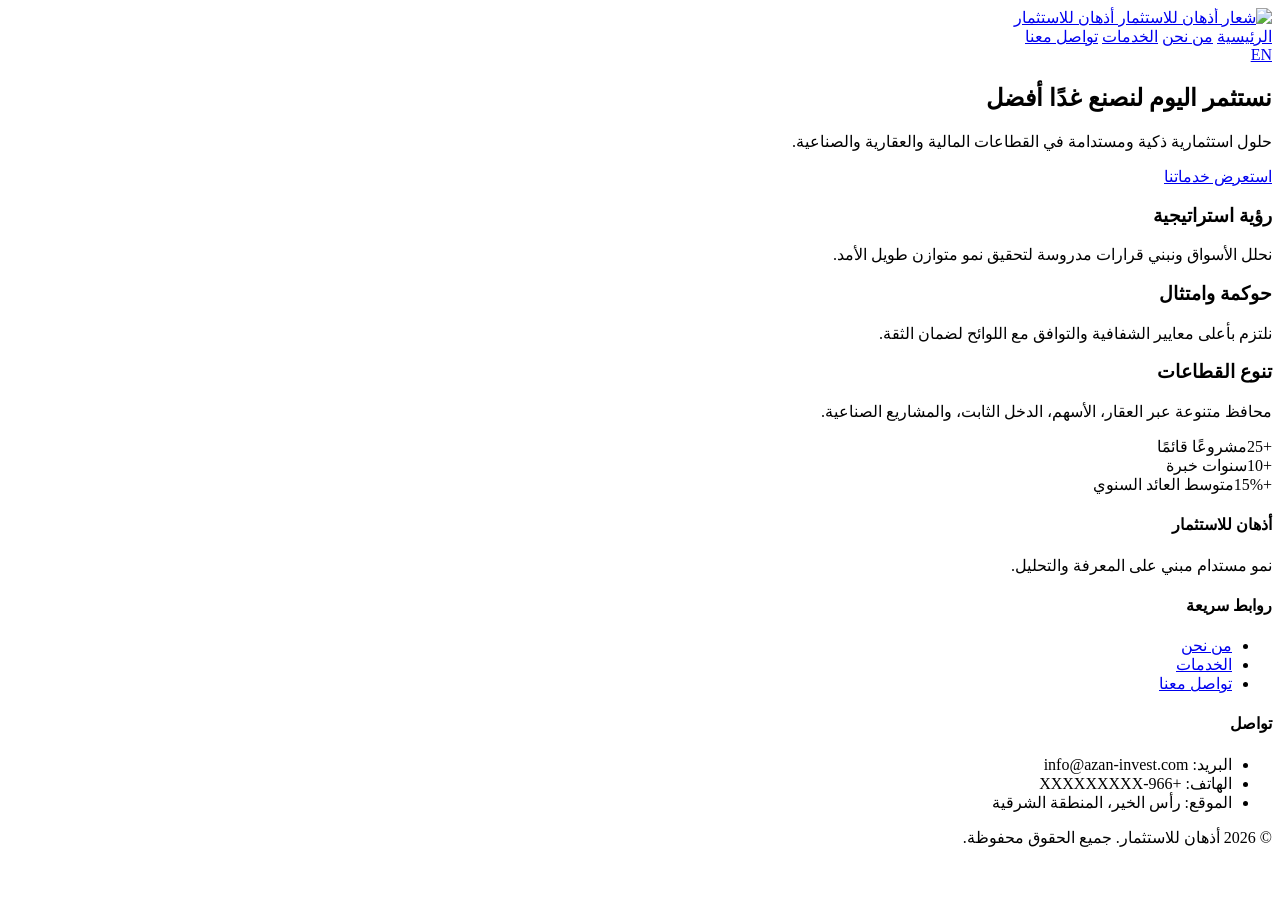
==== index.html @ 5b80f94d "Add files via upload" ====
<!DOCTYPE html>
<html lang="ar" dir="rtl">
<head>
  <meta charset="utf-8" />
  <meta name="viewport" content="width=device-width, initial-scale=1" />
  <title>أذهان للاستثمار | الصفحة الرئيسية</title>
  <meta name="description" content="أذهان للاستثمار - حلول استثمارية مبتكرة ومستدامة." />
  <link href="https://fonts.googleapis.com/css2?family=Cairo:wght@400;600;700&display=swap" rel="stylesheet">
  <link rel="stylesheet" href="assets/css/styles.css" />
</head>
<body>
  <header class="site-header">
    <div class="container header-content">
      <a class="brand" href="index.html">
        <img src="assets/img/logo.png" alt="شعار أذهان للاستثمار" />
        <span>أذهان للاستثمار</span>
      </a>
      <nav class="nav">
        <a href="index.html" class="active">الرئيسية</a>
        <a href="about.html">من نحن</a>
        <a href="services.html">الخدمات</a>
        <a href="contact.html">تواصل معنا</a>
      </nav>
      <a class="btn lang-switch" href="en/index.html" aria-label="English">EN</a>
    </div>
  </header>
  <section class="hero">
    <div class="container hero-content">
      <h1>نستثمر اليوم لنصنع غدًا أفضل</h1>
      <p>حلول استثمارية ذكية ومستدامة في القطاعات المالية والعقارية والصناعية.</p>
      <a class="btn btn-primary" href="services.html">استعرض خدماتنا</a>
    </div>
  </section>
  <section class="features container">
    <div class="feature-card"><h3>رؤية استراتيجية</h3><p>نحلل الأسواق ونبني قرارات مدروسة لتحقيق نمو متوازن طويل الأمد.</p></div>
    <div class="feature-card"><h3>حوكمة وامتثال</h3><p>نلتزم بأعلى معايير الشفافية والتوافق مع اللوائح لضمان الثقة.</p></div>
    <div class="feature-card"><h3>تنوع القطاعات</h3><p>محافظ متنوعة عبر العقار، الأسهم، الدخل الثابت، والمشاريع الصناعية.</p></div>
  </section>
  <section class="stats">
    <div class="container stats-grid">
      <div class="stat"><span class="number">+25</span><span class="label">مشروعًا قائمًا</span></div>
      <div class="stat"><span class="number">+10</span><span class="label">سنوات خبرة</span></div>
      <div class="stat"><span class="number">+15%</span><span class="label">متوسط العائد السنوي</span></div>
    </div>
  </section>
  <footer class="site-footer">
    <div class="container footer-grid">
      <div><h4>أذهان للاستثمار</h4><p>نمو مستدام مبني على المعرفة والتحليل.</p></div>
      <div><h4>روابط سريعة</h4><ul><li><a href="about.html">من نحن</a></li><li><a href="services.html">الخدمات</a></li><li><a href="contact.html">تواصل معنا</a></li></ul></div>
      <div><h4>تواصل</h4><ul><li>البريد: info@azan-invest.com</li><li>الهاتف: +966-XXXXXXXXX</li><li>الموقع: رأس الخير، المنطقة الشرقية</li></ul></div>
    </div>
    <div class="copy">© <span id="year"></span> أذهان للاستثمار. جميع الحقوق محفوظة.</div>
  </footer>
  <script>document.getElementById('year').textContent=new Date().getFullYear();</script>
</body>
</html>
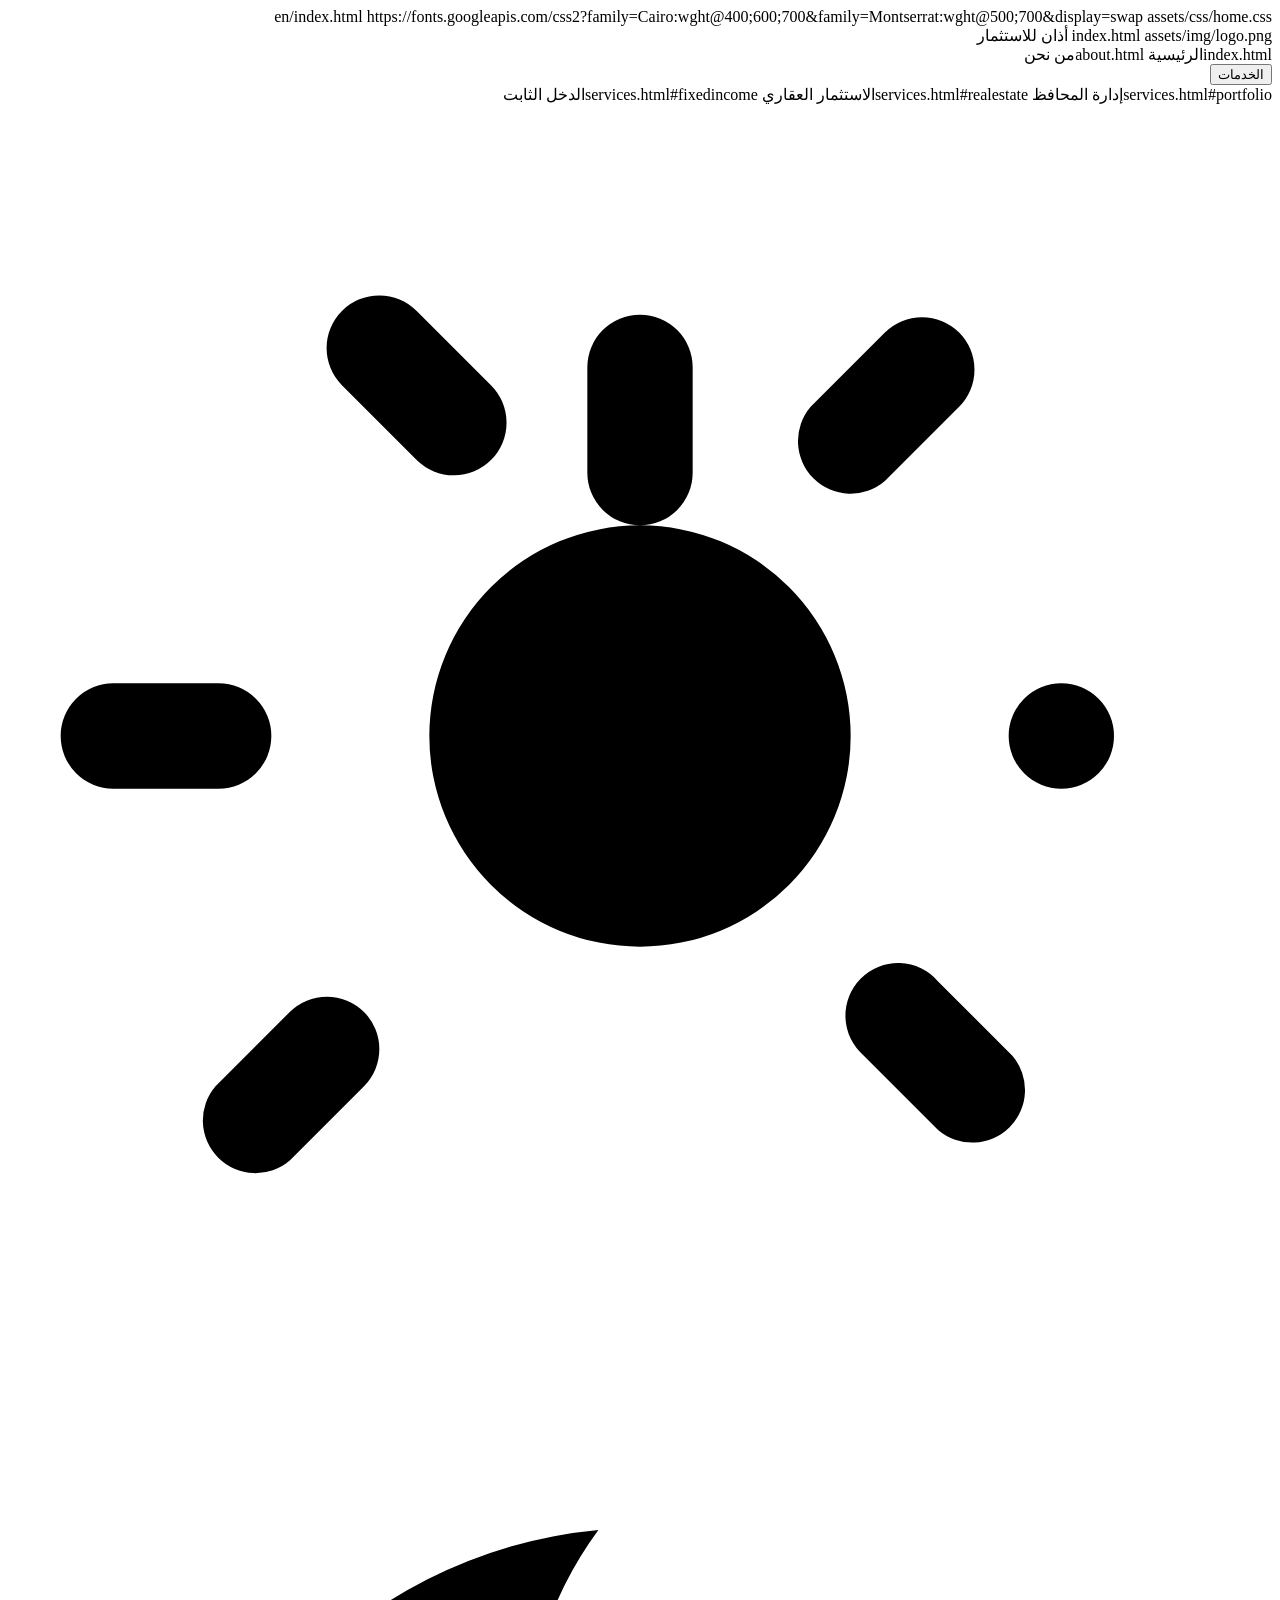
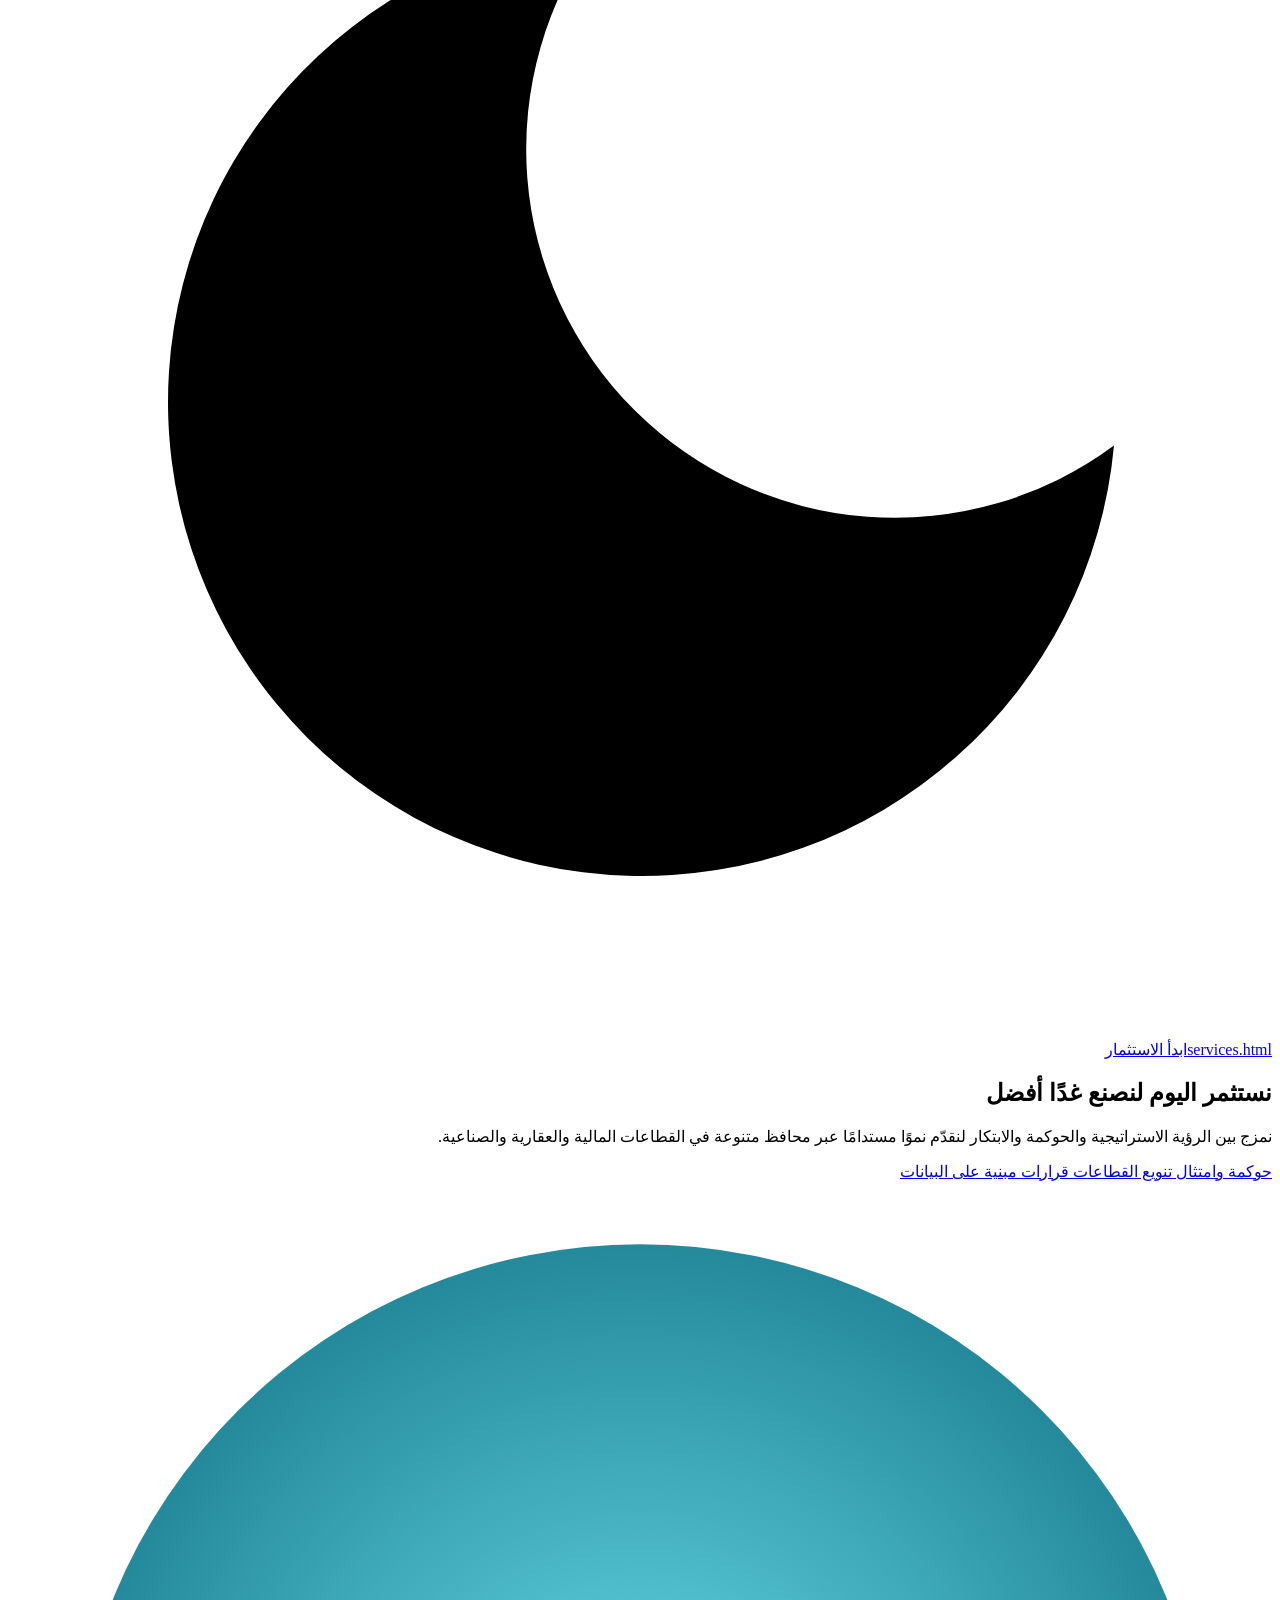
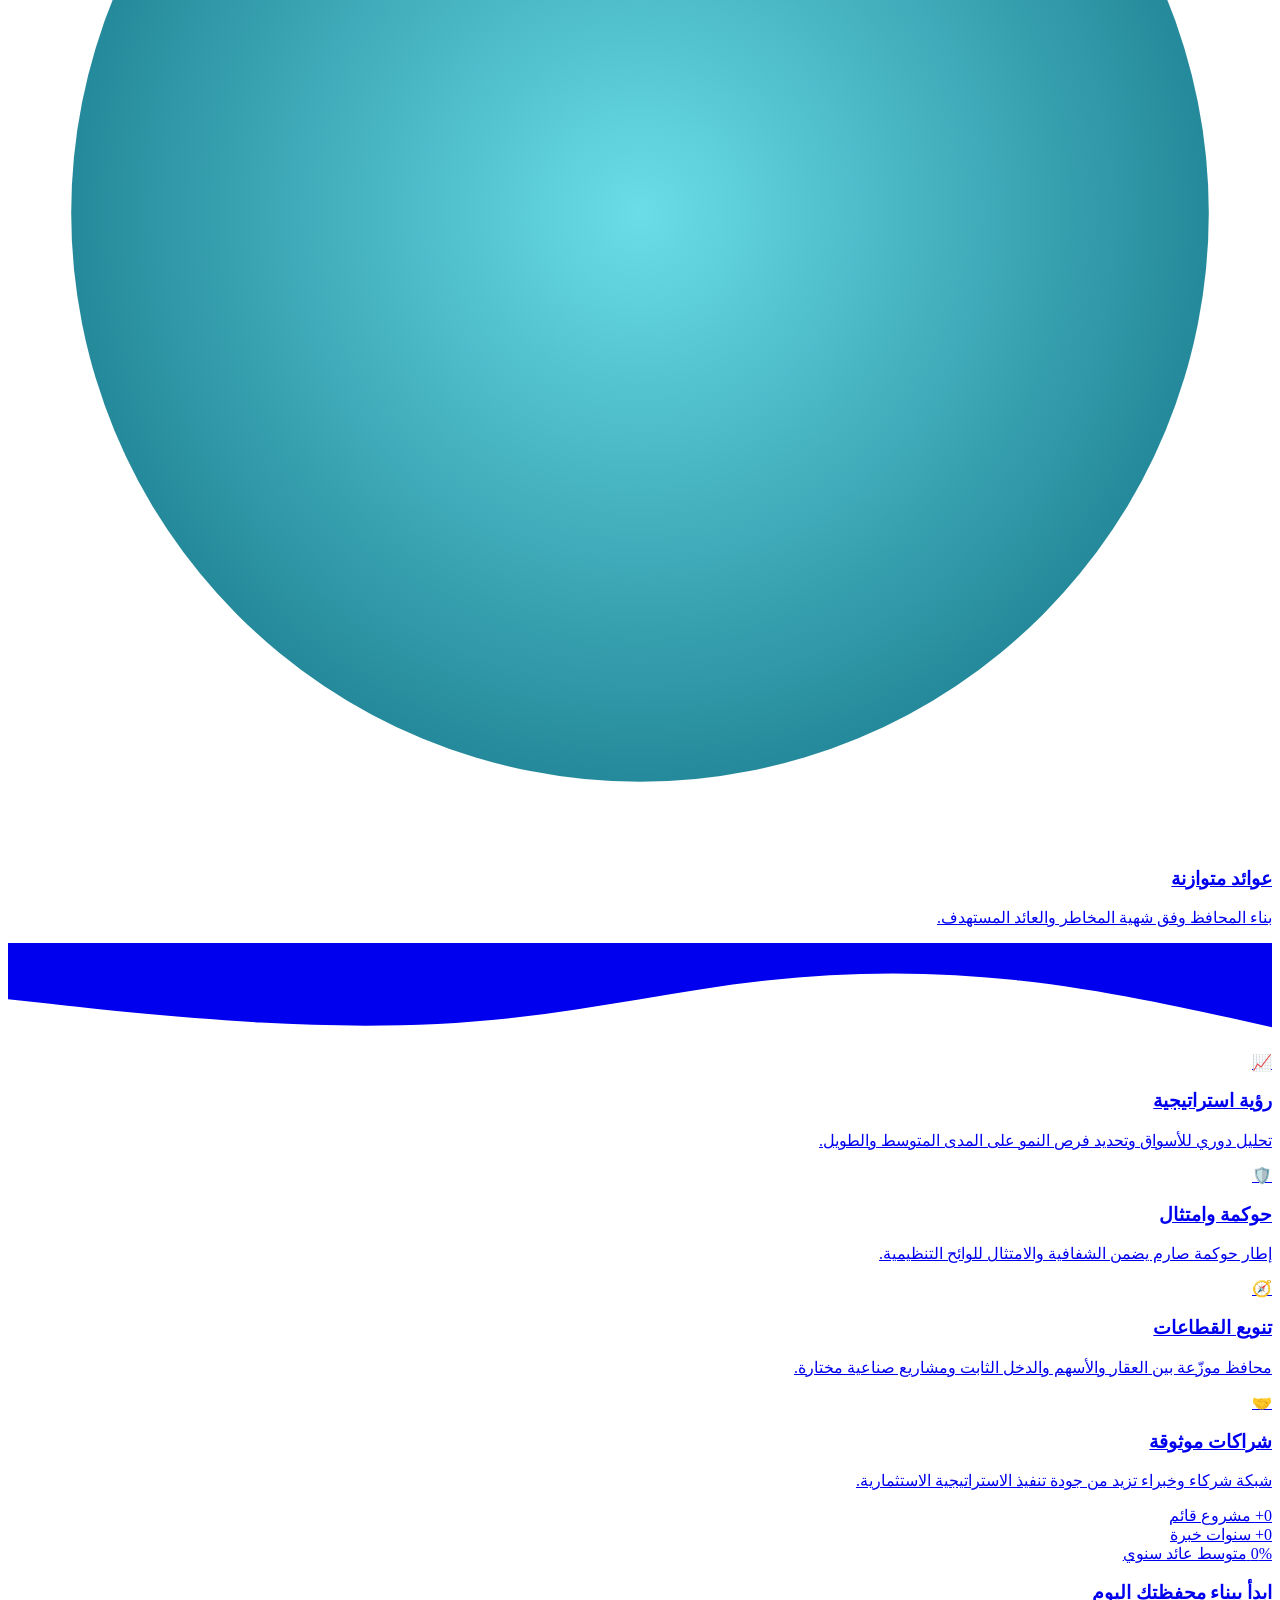
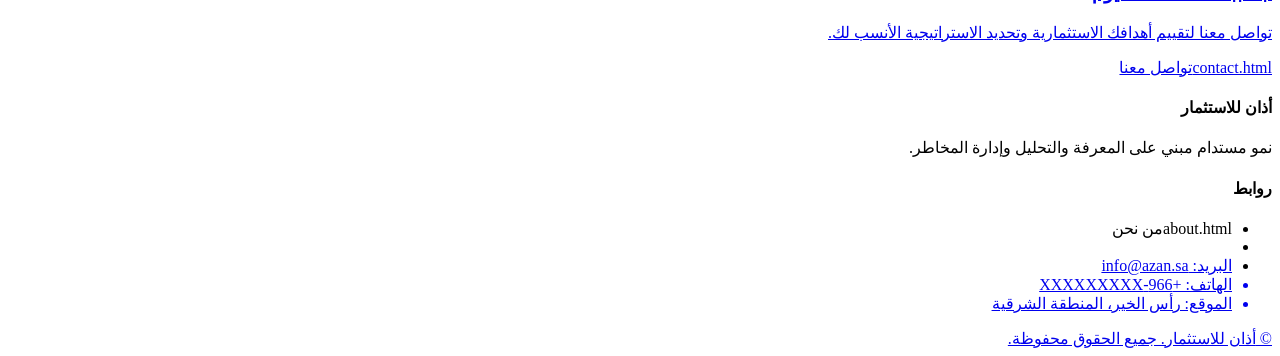
==== commit e5e9dd26: "Update index.html" ====
--- a/index.html
+++ b/index.html
@@ -1,56 +1,241 @@
+
 <!DOCTYPE html>
 <html lang="ar" dir="rtl">
 <head>
   <meta charset="utf-8" />
   <meta name="viewport" content="width=device-width, initial-scale=1" />
-  <title>أذهان للاستثمار | الصفحة الرئيسية</title>
-  <meta name="description" content="أذهان للاستثمار - حلول استثمارية مبتكرة ومستدامة." />
-  <link href="https://fonts.googleapis.com/css2?family=Cairo:wght@400;600;700&display=swap" rel="stylesheet">
-  <link rel="stylesheet" href="assets/css/styles.css" />
+
+  <title>أذان للاستثمار | نستثمر اليوم لنصنع غدًا أفضل</title>
+  <meta name="description" content="أذان للاستثمار: حلول استثمارية مبتكرة ومستدامة في القطاعات المالية والعقارية والصناعية." />
+
+  <!-- Open Graph -->
+  <meta property="og:title" content="أذان للاستثمار" />
+  <meta property="og:description" content="حلول استثمارية مبتكرة ومستدامة." />
+  <meta property="og:type" content="website" />
+  <meta property="og:url" content="https://azancompany.github.io/azan-investment/" />
+  <meta property="og:image" content="https://azancompany.github.io/azan-investment/assets/img/og-image.png" />
+
+  <!-- Alternate language -->
+  en/index.html
+
+  <!-- Fonts -->
+  https://fonts.googleapis.com/css2?family=Cairo:wght@400;600;700&family=Montserrat:wght@500;700&display=swap
+
+  <!-- Styles -->
+  assets/css/home.css
 </head>
 <body>
-  <header class="site-header">
-    <div class="container header-content">
-      <a class="brand" href="index.html">
-        <img src="assets/img/logo.png" alt="شعار أذهان للاستثمار" />
-        <span>أذهان للاستثمار</span>
+  <!-- Header -->
+  <header class="header">
+    <div class="container nav-wrap">
+      index.html
+        <!-- ضع شعارك هنا: assets/img/logo.png -->
+        assets/img/logo.png
+        <span class="brand-name">أذان للاستثمار</span>
       </a>
-      <nav class="nav">
-        <a href="index.html" class="active">الرئيسية</a>
-        <a href="about.html">من نحن</a>
-        <a href="services.html">الخدمات</a>
-        <a href="contact.html">تواصل معنا</a>
+
+      <nav class="nav" aria-label="التنقل الرئيسي">
+        index.htmlالرئيسية</a>
+        about.htmlمن نحن</a>
+        <div class="dropdown">
+          <button class="drop-btn" aria-haspopup="true" aria-expanded="false">الخدمات</button>
+          <div class="drop-menu" role="menu">
+            services.html#portfolioإدارة المحافظ</a>
+            services.html#realestateالاستثمار العقاري</a>
+            services.html#fixedincomeالدخل الثابت</a>
+            <a href="html#advisoryاستشارات استثمارية</a>
+          </div>
+        </div>
+        contact.htmlتواصل معنا</a>
       </nav>
-      <a class="btn lang-switch" href="en/index.html" aria-label="English">EN</a>
+
+      <div class="actions">
+        <a class="btn ghost" href="en/index.html"="theme-toggle" aria-label="تبديل الوضع الليلي">
+          <svg class="icon sun" viewBox="0 0 24 24"><path d="M12 4a1 1 0 0 1 1 1v2a1 1 0 1 1-2 0V5a1 1 0 0 1 1-1Zm0 12a4 4 0 1 0 0-8 4 4 0 0 0 0 8Zm8-5a1 1 0 0 1 1 1v0a1 1 0 1 1-2 0v0a1 1 0 0 1 1-1ZM5 12a1 1 0 0 1-1 1H2a1 1 0 1 1 0-2h2a1 1 0 0 1 1 1Zm14.07 6.07a1 1 0 0 1-1.41 1.41l-1.41-1.41a1 1 0 1 1 1.41-1.41l1.41 1.41ZM7.76 6.76 6.34 5.34A1 1 0 1 1 7.76 3.93l1.41 1.41A1 1 0 1 1 7.76 6.76ZM6.76 17.24a1 1 0 0 1 0 1.41l-1.41 1.41a1 1 0 0 1-1.41-1.41l1.41-1.41a1 1 0 0 1 1.41 0Zm11.3-12.9a1 1 0 0 1 0 1.41l-1.41 1.41a1 1 0 0 1-1.41-1.41l1.41-1.41a1 1 0 0 1 1.41 0Z"/></svg>
+          <svg class="icon moon" viewBox="0 0 24 24"><path d="M21 12.79A9 9 0 1 1 11.21 3a7 7 0 0 0 9.79 9.79Z"/></svg>
+        </button>
+        services.htmlابدأ الاستثمار</a>
+      </div>
     </div>
   </header>
+
+  <!-- Hero -->
   <section class="hero">
-    <div class="container hero-content">
-      <h1>نستثمر اليوم لنصنع غدًا أفضل</h1>
-      <p>حلول استثمارية ذكية ومستدامة في القطاعات المالية والعقارية والصناعية.</p>
-      <a class="btn btn-primary" href="services.html">استعرض خدماتنا</a>
-    </div>
-  </section>
+    <div class="container hero-grid">
+      <div class="hero-text">
+        <h1>نستثمر اليوم لنصنع غدًا أفضل</h1>
+        <p>نمزج بين الرؤية الاستراتيجية والحوكمة والابتكار لنقدّم نموًا مستدامًا عبر محافظ متنوعة في القطاعات المالية والعقارية والصناعية.</p>
+        <div class="hero-cta">
+          <a class="btn primary" href="services.htmlabout.htmlتعرّف علينا</a>
+        </div>
+        <div class="trust">
+          <span class="chip">حوكمة وامتثال</span>
+          <span class="chip">تنويع القطاعات</span>
+          <span class="chip">قرارات مبنية على البيانات</span>
+        </div>
+      </div>
+      <div class="hero-art">
+        <!-- رسم SVG زخرفي -->
+        <svg class="orb" viewBox="0 0 200 200" xmlns="http://www.w3.org/2000/svg" aria-hidden="true">
+          <defs>
+            <radialGradient id="g" cx="50%" cy="50%">
+              <stop offset="0%" stop-color="#59d9e6"/>
+              <stop offset="100%" stop-color="#0C7D90"/>
+            </radialGradient>
+          </defs>
+          <circle cx="100" cy="100" r="90" fill="url(#g)" opacity="0.9"/>
+        </svg>
+        <div class="glass-card">
+          <h3>عوائد متوازنة</h3>
+          <p>بناء المحافظ وفق شهية المخاطر والعائد المستهدف.</p>
+        </div>
+      </div>
+    </div>
+    <div class="wave" aria-hidden="true">
+      <svg viewBox="0 0 1440 120" preserveAspectRatio="none"><path d="M0,64L48,69.3C96,75,192,85,288,90.7C384,96,480,96,576,85.3C672,75,768,53,864,42.7C960,32,1056,32,1152,42.7C1248,53,1344,75,1392,85.3L1440,96L1440,0L1392,0C1344,0,1248,0,1152,0C1056,0,960,0,864,0C768,0,672,0,576,0C480,0,384,0,288,0C192,0,96,0,48,0L0,0Z" fill="currentColor"/></svg>
+    </div>
+  </section>
+
+  <!-- Feature cards -->
   <section class="features container">
-    <div class="feature-card"><h3>رؤية استراتيجية</h3><p>نحلل الأسواق ونبني قرارات مدروسة لتحقيق نمو متوازن طويل الأمد.</p></div>
-    <div class="feature-card"><h3>حوكمة وامتثال</h3><p>نلتزم بأعلى معايير الشفافية والتوافق مع اللوائح لضمان الثقة.</p></div>
-    <div class="feature-card"><h3>تنوع القطاعات</h3><p>محافظ متنوعة عبر العقار، الأسهم، الدخل الثابت، والمشاريع الصناعية.</p></div>
-  </section>
+    <article class="feature">
+      <div class="fi">📈</div>
+      <h3>رؤية استراتيجية</h3>
+      <p>تحليل دوري للأسواق وتحديد فرص النمو على المدى المتوسط والطويل.</p>
+    </article>
+    <article class="feature">
+      <div class="fi">🛡️</div>
+      <h3>حوكمة وامتثال</h3>
+      <p>إطار حوكمة صارم يضمن الشفافية والامتثال للوائح التنظيمية.</p>
+    </article>
+    <article class="feature">
+      <div class="fi">🧭</div>
+      <h3>تنويع القطاعات</h3>
+      <p>محافظ موزّعة بين العقار والأسهم والدخل الثابت ومشاريع صناعية مختارة.</p>
+    </article>
+    <article class="feature">
+      <div class="fi">🤝</div>
+      <h3>شراكات موثوقة</h3>
+      <p>شبكة شركاء وخبراء تزيد من جودة تنفيذ الاستراتيجية الاستثمارية.</p>
+    </article>
+  </section>
+
+  <!-- Stats -->
   <section class="stats">
     <div class="container stats-grid">
-      <div class="stat"><span class="number">+25</span><span class="label">مشروعًا قائمًا</span></div>
-      <div class="stat"><span class="number">+10</span><span class="label">سنوات خبرة</span></div>
-      <div class="stat"><span class="number">+15%</span><span class="label">متوسط العائد السنوي</span></div>
-    </div>
-  </section>
-  <footer class="site-footer">
+      <div class="stat">
+        <span class="num" data-target="25">0</span><span class="unit">+</span>
+        <span class="label">مشروع قائم</span>
+      </div>
+      <div class="stat">
+        <span class="num" data-target="10">0</span><span class="unit">+</span>
+        <span class="label">سنوات خبرة</span>
+      </div>
+      <div class="stat">
+        <span class="num" data-target="15">0</span><span class="unit">%</span>
+        <span class="label">متوسط عائد سنوي</span>
+      </div>
+    </div>
+  </section>
+
+  <!-- Callout -->
+  <section class="callout container">
+    <div class="call-card">
+      <h3>ابدأ ببناء محفظتك اليوم</h3>
+      <p>تواصل معنا لتقييم أهدافك الاستثمارية وتحديد الاستراتيجية الأنسب لك.</p>
+      contact.htmlتواصل معنا</a>
+    </div>
+  </section>
+
+  <!-- Footer -->
+  <footer class="footer">
     <div class="container footer-grid">
-      <div><h4>أذهان للاستثمار</h4><p>نمو مستدام مبني على المعرفة والتحليل.</p></div>
-      <div><h4>روابط سريعة</h4><ul><li><a href="about.html">من نحن</a></li><li><a href="services.html">الخدمات</a></li><li><a href="contact.html">تواصل معنا</a></li></ul></div>
-      <div><h4>تواصل</h4><ul><li>البريد: info@azan-invest.com</li><li>الهاتف: +966-XXXXXXXXX</li><li>الموقع: رأس الخير، المنطقة الشرقية</li></ul></div>
-    </div>
-    <div class="copy">© <span id="year"></span> أذهان للاستثمار. جميع الحقوق محفوظة.</div>
+      <div>
+        <h4>أذان للاستثمار</h4>
+        <p>نمو مستدام مبني على المعرفة والتحليل وإدارة المخاطر.</p>
+      </div>
+      <div>
+        <h4>روابط</h4>
+        <ul>
+          <li>about.htmlمن نحن</a></li>
+          <li><a href="htmlالخدمات</a></li>
+          <li>contact.htmlتواصل معنا</a></li>
+        </ul>
+      </div>
+      <div>
+        <h4>تواصل</h4>
+        <ul class="contacts">
+          <li>البريد: info@azan.sa</li>
+          <li>الهاتف: +966-XXXXXXXXX</li>
+          <li>الموقع: رأس الخير، المنطقة الشرقية</li>
+        </ul>
+      </div>
+    </div>
+    <div class="copy">© <span id="year"></span> أذان للاستثمار. جميع الحقوق محفوظة.</div>
   </footer>
-  <script>document.getElementById('year').textContent=new Date().getFullYear();</script>
+
+  <!-- JSON-LD Organization -->
+  <script type="application/ld+json">
+  {
+    "@context": "https://schema.org",
+    "@type": "Organization",
+    "name": "Azan Investment",
+    "url": "https://azancompany.github.io/azan-investment/",
+    "logo": "https://azancompany.github.io/azan-investment/assets/img/logo.png",
+    "sameAs": []
+  }
+  </script>
+
+  <!-- Scripts -->
+  <script>
+    // سنة الحقوق
+    document.getElementById('year').textContent = new Date().getFullYear();
+
+    // فتح/إغلاق القائمة المنسدلة للخدمات
+    const dropBtn = document.querySelector('.drop-btn');
+    const dropMenu = document.querySelector('.drop-menu');
+    if (dropBtn) {
+      dropBtn.addEventListener('click', () => {
+        const ex = dropBtn.getAttribute('aria-expanded') === 'true';
+        dropBtn.setAttribute('aria-expanded', String(!ex));
+        dropMenu.classList.toggle('open');
+      });
+      document.addEventListener('click', (e) => {
+        if (!dropMenu.contains(e.target) && e.target !== dropBtn) {
+          dropMenu.classList.remove('open');
+          dropBtn.setAttribute('aria-expanded', 'false');
+        }
+      });
+    }
+
+    // عدادات الأرقام عند الظهور
+    const counters = document.querySelectorAll('.num');
+    const io = new IntersectionObserver(entries => {
+      entries.forEach(entry => {
+        if (entry.isIntersecting) animateCounter(entry.target);
+      });
+    }, { threshold: 0.6 });
+    counters.forEach(c => io.observe(c));
+    function animateCounter(el) {
+      const target = +el.dataset.target;
+      const step = Math.ceil(target / 60); // ~1s
+      let curr = 0;
+      const t = setInterval(() => {
+        curr += step;
+        if (curr >= target) { el.textContent = target; clearInterval(t); }
+        else { el.textContent = curr; }
+      }, 16);
+    }
+
+    // تبديل الوضع الليلي
+    const toggle = document.querySelector('.theme-toggle');
+    const root = document.documentElement;
+    const saved = localStorage.getItem('theme');
+    if (saved) root.dataset.theme = saved;
+    toggle.addEventListener('click', () => {
+      const next = root.dataset.theme === 'dark' ? 'light' : 'dark';
+      root.dataset.theme = next;
+      local      localStorage.setItem('theme', next);
+    });
+  </script>
 </body>
-</html>
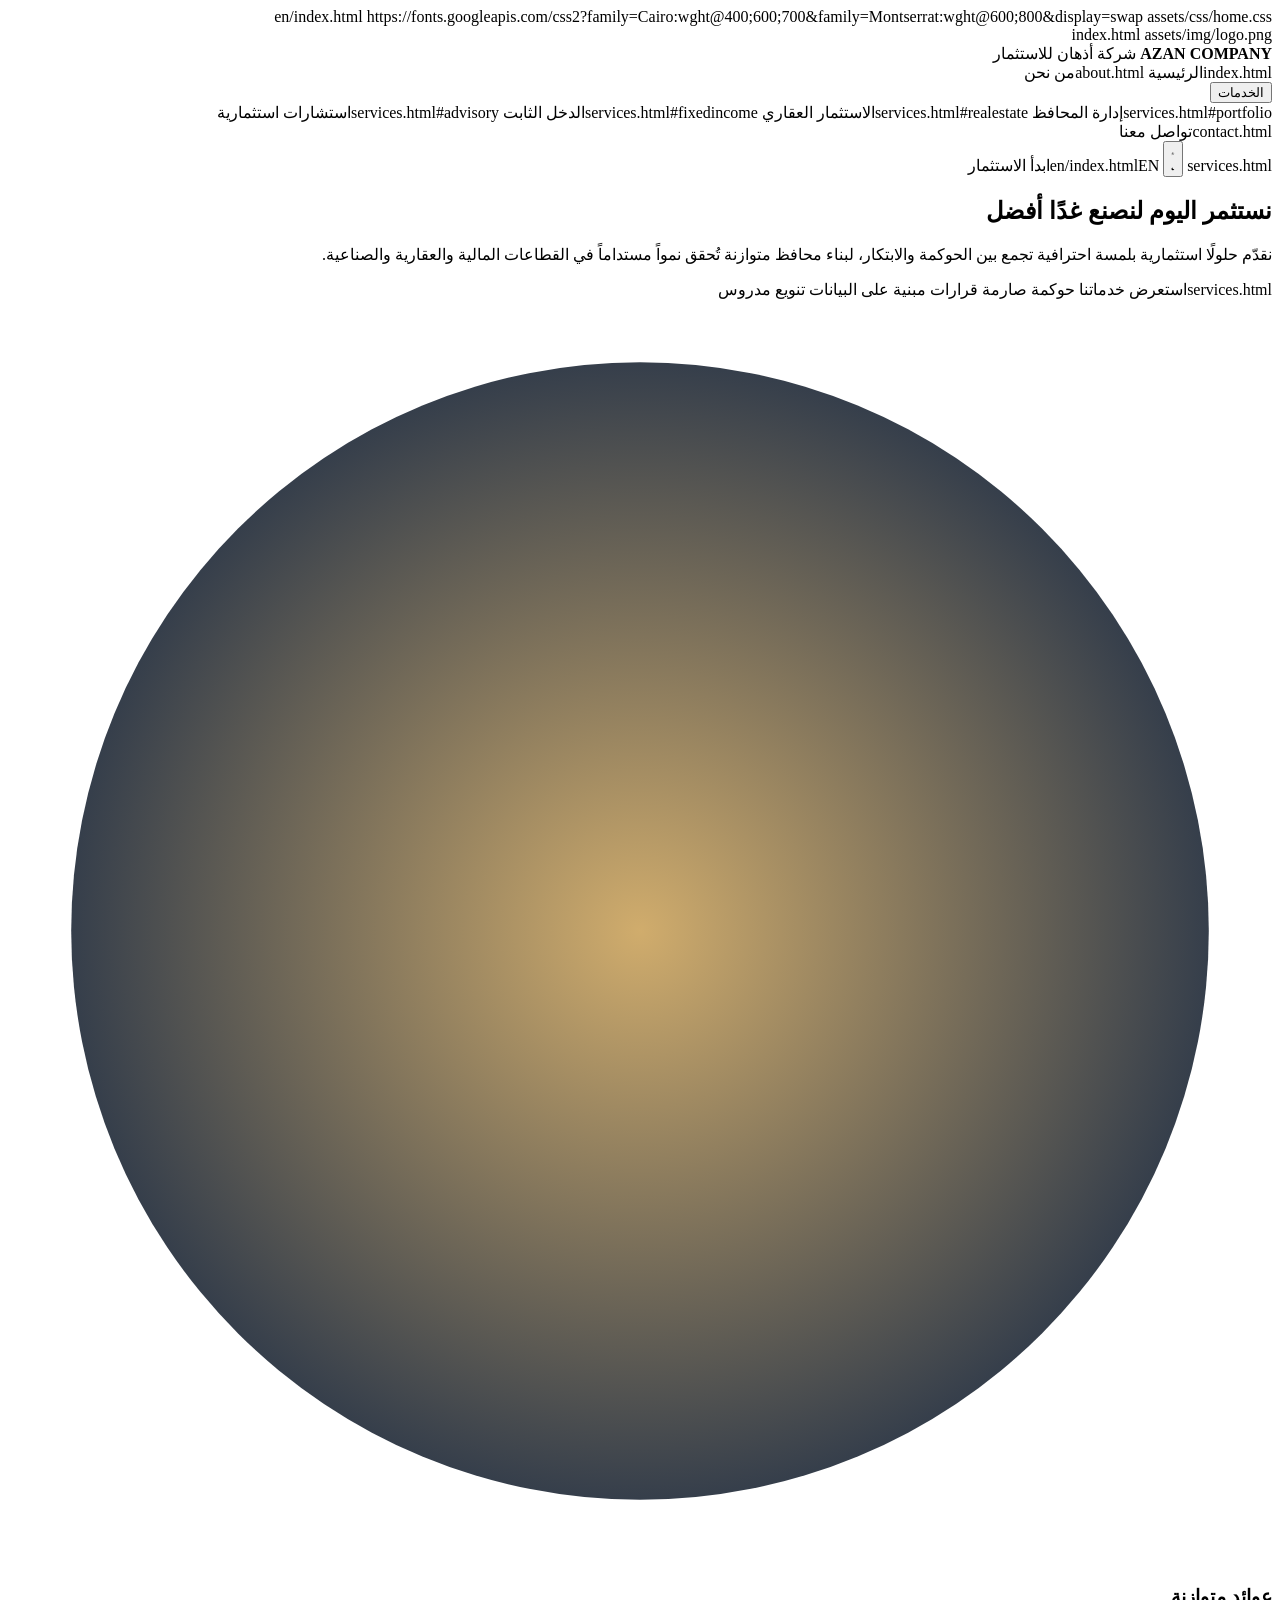
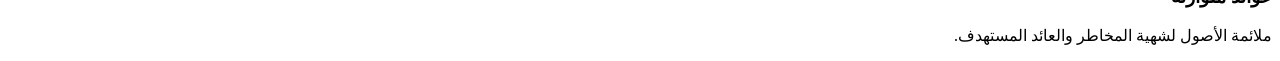
==== commit 802405b6: "Update index.html" ====
--- a/index.html
+++ b/index.html
@@ -5,21 +5,23 @@
   <meta charset="utf-8" />
   <meta name="viewport" content="width=device-width, initial-scale=1" />
 
-  <title>أذان للاستثمار | نستثمر اليوم لنصنع غدًا أفضل</title>
-  <meta name="description" content="أذان للاستثمار: حلول استثمارية مبتكرة ومستدامة في القطاعات المالية والعقارية والصناعية." />
+  <title>شركة أذهان للاستثمار | نستثمر اليوم لنصنع غدًا أفضل</title>
+  <meta name="description" content="شركة أذهان للاستثمار (AZAN COMPANY): حلول استثمارية مبتكرة ومستدامة في القطاعات المالية والعقارية والصناعية." />
+  <meta name="theme-color" content="#1F2937" />
 
   <!-- Open Graph -->
-  <meta property="og:title" content="أذان للاستثمار" />
+  <meta property="og:title" content="شركة أذهان للاستثمار" />
   <meta property="og:description" content="حلول استثمارية مبتكرة ومستدامة." />
   <meta property="og:type" content="website" />
   <meta property="og:url" content="https://azancompany.github.io/azan-investment/" />
+  <!-- عدّل الصورة عند توافر نسخة مناسبة -->
   <meta property="og:image" content="https://azancompany.github.io/azan-investment/assets/img/og-image.png" />
 
-  <!-- Alternate language -->
+  <!-- Alternate (English) -->
   en/index.html
 
   <!-- Fonts -->
-  https://fonts.googleapis.com/css2?family=Cairo:wght@400;600;700&family=Montserrat:wght@500;700&display=swap
+  https://fonts.googleapis.com/css2?family=Cairo:wght@400;600;700&family=Montserrat:wght@600;800&display=swap
 
   <!-- Styles -->
   assets/css/home.css
@@ -29,12 +31,14 @@
   <header class="header">
     <div class="container nav-wrap">
       index.html
-        <!-- ضع شعارك هنا: assets/img/logo.png -->
         assets/img/logo.png
-        <span class="brand-name">أذان للاستثمار</span>
+        <div class="brand-text">
+          <strong class="brand-en">AZAN COMPANY</strong>
+          <span class="brand-ar">شركة أذهان للاستثمار</span>
+        </div>
       </a>
 
-      <nav class="nav" aria-label="التنقل الرئيسي">
+      <nav class="nav" aria-label="القائمة الرئيسية">
         index.htmlالرئيسية</a>
         about.htmlمن نحن</a>
         <div class="dropdown">
@@ -43,15 +47,16 @@
             services.html#portfolioإدارة المحافظ</a>
             services.html#realestateالاستثمار العقاري</a>
             services.html#fixedincomeالدخل الثابت</a>
-            <a href="html#advisoryاستشارات استثمارية</a>
+            services.html#advisoryاستشارات استثمارية</a>
           </div>
         </div>
         contact.htmlتواصل معنا</a>
       </nav>
 
       <div class="actions">
-        <a class="btn ghost" href="en/index.html"="theme-toggle" aria-label="تبديل الوضع الليلي">
-          <svg class="icon sun" viewBox="0 0 24 24"><path d="M12 4a1 1 0 0 1 1 1v2a1 1 0 1 1-2 0V5a1 1 0 0 1 1-1Zm0 12a4 4 0 1 0 0-8 4 4 0 0 0 0 8Zm8-5a1 1 0 0 1 1 1v0a1 1 0 1 1-2 0v0a1 1 0 0 1 1-1ZM5 12a1 1 0 0 1-1 1H2a1 1 0 1 1 0-2h2a1 1 0 0 1 1 1Zm14.07 6.07a1 1 0 0 1-1.41 1.41l-1.41-1.41a1 1 0 1 1 1.41-1.41l1.41 1.41ZM7.76 6.76 6.34 5.34A1 1 0 1 1 7.76 3.93l1.41 1.41A1 1 0 1 1 7.76 6.76ZM6.76 17.24a1 1 0 0 1 0 1.41l-1.41 1.41a1 1 0 0 1-1.41-1.41l1.41-1.41a1 1 0 0 1 1.41 0Zm11.3-12.9a1 1 0 0 1 0 1.41l-1.41 1.41a1 1 0 0 1-1.41-1.41l1.41-1.41a1 1 0 0 1 1.41 0Z"/></svg>
+        en/index.htmlEN</a>
+        <button class="theme-toggle" aria-label="تبديل الوضع الليلي" title="Light/Dark">
+          <svg class="icon sun" viewBox="0 0 24 24"><path d="M12 4a1 1 0 0 1 1 1v2a1 1 0 1 1-2 0V5a1 1 0 0 1 1-1Zm0 12a4 4 0 1 0 0-8 4 4 0 0 0 0 8Zm8-5a1 1 0 0 1 1 1v0a1 1 0 1 1-2 0v0a1 1 0 0 1 1-1ZM5 12a1 1 0 0 1-1 1H2a1 1 0 1 1 0-2h2a1 1 0 0 1 1 1Zm14.07 6.07a1 1 0 0 1-1.41 1.41l-1.41-1.41a1 1 0 1 1 1.41-1.41l1.41 1.41ZM7.76 6.76 6.34 5.34A1 1 0 1 1 7.76 3.93l1.41 1.41A1 1 0 1 1 7.76 6.76ZM6.76 17.24a1 1 0 0 1 0 1.41l-1.41 1.41a1 1 0 0 1-1.41-1.41l1.41-1.41a1 1 0 0 1 1.41 0Zm11.3-12.9a1 1 0 0 1 0 1.41l-1.41 1.41a1 1 0 1 1-1.41-1.41l1.41-1.41a1 1 0 0 1 1.41 0Z"/></svg>
           <svg class="icon moon" viewBox="0 0 24 24"><path d="M21 12.79A9 9 0 1 1 11.21 3a7 7 0 0 0 9.79 9.79Z"/></svg>
         </button>
         services.htmlابدأ الاستثمار</a>
@@ -64,178 +69,33 @@
     <div class="container hero-grid">
       <div class="hero-text">
         <h1>نستثمر اليوم لنصنع غدًا أفضل</h1>
-        <p>نمزج بين الرؤية الاستراتيجية والحوكمة والابتكار لنقدّم نموًا مستدامًا عبر محافظ متنوعة في القطاعات المالية والعقارية والصناعية.</p>
+        <p>نقدّم حلولًا استثمارية بلمسة احترافية تجمع بين الحوكمة والابتكار، لبناء محافظ متوازنة تُحقق نمواً مستداماً في القطاعات المالية والعقارية والصناعية.</p>
         <div class="hero-cta">
-          <a class="btn primary" href="services.htmlabout.htmlتعرّف علينا</a>
+          services.htmlاستعرض خدماتنا</a>
+          <a class="btnّف علينا</a>
         </div>
         <div class="trust">
-          <span class="chip">حوكمة وامتثال</span>
-          <span class="chip">تنويع القطاعات</span>
+          <span class="chip">حوكمة صارمة</span>
           <span class="chip">قرارات مبنية على البيانات</span>
+          <span class="chip">تنويع مدروس</span>
         </div>
       </div>
+
       <div class="hero-art">
-        <!-- رسم SVG زخرفي -->
+        <!-- كرة متدرجة + بطاقة زجاجية -->
         <svg class="orb" viewBox="0 0 200 200" xmlns="http://www.w3.org/2000/svg" aria-hidden="true">
           <defs>
             <radialGradient id="g" cx="50%" cy="50%">
-              <stop offset="0%" stop-color="#59d9e6"/>
-              <stop offset="100%" stop-color="#0C7D90"/>
+              <stop offset="0%" stop-color="#CBA35C"/>
+              <stop offset="100%" stop-color="#1F2937"/>
             </radialGradient>
           </defs>
           <circle cx="100" cy="100" r="90" fill="url(#g)" opacity="0.9"/>
         </svg>
         <div class="glass-card">
           <h3>عوائد متوازنة</h3>
-          <p>بناء المحافظ وفق شهية المخاطر والعائد المستهدف.</p>
+          <p>ملائمة الأصول لشهية المخاطر والعائد المستهدف.</p>
         </div>
       </div>
     </div>
     <div class="wave" aria-hidden="true">
-      <svg viewBox="0 0 1440 120" preserveAspectRatio="none"><path d="M0,64L48,69.3C96,75,192,85,288,90.7C384,96,480,96,576,85.3C672,75,768,53,864,42.7C960,32,1056,32,1152,42.7C1248,53,1344,75,1392,85.3L1440,96L1440,0L1392,0C1344,0,1248,0,1152,0C1056,0,960,0,864,0C768,0,672,0,576,0C480,0,384,0,288,0C192,0,96,0,48,0L0,0Z" fill="currentColor"/></svg>
-    </div>
-  </section>
-
-  <!-- Feature cards -->
-  <section class="features container">
-    <article class="feature">
-      <div class="fi">📈</div>
-      <h3>رؤية استراتيجية</h3>
-      <p>تحليل دوري للأسواق وتحديد فرص النمو على المدى المتوسط والطويل.</p>
-    </article>
-    <article class="feature">
-      <div class="fi">🛡️</div>
-      <h3>حوكمة وامتثال</h3>
-      <p>إطار حوكمة صارم يضمن الشفافية والامتثال للوائح التنظيمية.</p>
-    </article>
-    <article class="feature">
-      <div class="fi">🧭</div>
-      <h3>تنويع القطاعات</h3>
-      <p>محافظ موزّعة بين العقار والأسهم والدخل الثابت ومشاريع صناعية مختارة.</p>
-    </article>
-    <article class="feature">
-      <div class="fi">🤝</div>
-      <h3>شراكات موثوقة</h3>
-      <p>شبكة شركاء وخبراء تزيد من جودة تنفيذ الاستراتيجية الاستثمارية.</p>
-    </article>
-  </section>
-
-  <!-- Stats -->
-  <section class="stats">
-    <div class="container stats-grid">
-      <div class="stat">
-        <span class="num" data-target="25">0</span><span class="unit">+</span>
-        <span class="label">مشروع قائم</span>
-      </div>
-      <div class="stat">
-        <span class="num" data-target="10">0</span><span class="unit">+</span>
-        <span class="label">سنوات خبرة</span>
-      </div>
-      <div class="stat">
-        <span class="num" data-target="15">0</span><span class="unit">%</span>
-        <span class="label">متوسط عائد سنوي</span>
-      </div>
-    </div>
-  </section>
-
-  <!-- Callout -->
-  <section class="callout container">
-    <div class="call-card">
-      <h3>ابدأ ببناء محفظتك اليوم</h3>
-      <p>تواصل معنا لتقييم أهدافك الاستثمارية وتحديد الاستراتيجية الأنسب لك.</p>
-      contact.htmlتواصل معنا</a>
-    </div>
-  </section>
-
-  <!-- Footer -->
-  <footer class="footer">
-    <div class="container footer-grid">
-      <div>
-        <h4>أذان للاستثمار</h4>
-        <p>نمو مستدام مبني على المعرفة والتحليل وإدارة المخاطر.</p>
-      </div>
-      <div>
-        <h4>روابط</h4>
-        <ul>
-          <li>about.htmlمن نحن</a></li>
-          <li><a href="htmlالخدمات</a></li>
-          <li>contact.htmlتواصل معنا</a></li>
-        </ul>
-      </div>
-      <div>
-        <h4>تواصل</h4>
-        <ul class="contacts">
-          <li>البريد: info@azan.sa</li>
-          <li>الهاتف: +966-XXXXXXXXX</li>
-          <li>الموقع: رأس الخير، المنطقة الشرقية</li>
-        </ul>
-      </div>
-    </div>
-    <div class="copy">© <span id="year"></span> أذان للاستثمار. جميع الحقوق محفوظة.</div>
-  </footer>
-
-  <!-- JSON-LD Organization -->
-  <script type="application/ld+json">
-  {
-    "@context": "https://schema.org",
-    "@type": "Organization",
-    "name": "Azan Investment",
-    "url": "https://azancompany.github.io/azan-investment/",
-    "logo": "https://azancompany.github.io/azan-investment/assets/img/logo.png",
-    "sameAs": []
-  }
-  </script>
-
-  <!-- Scripts -->
-  <script>
-    // سنة الحقوق
-    document.getElementById('year').textContent = new Date().getFullYear();
-
-    // فتح/إغلاق القائمة المنسدلة للخدمات
-    const dropBtn = document.querySelector('.drop-btn');
-    const dropMenu = document.querySelector('.drop-menu');
-    if (dropBtn) {
-      dropBtn.addEventListener('click', () => {
-        const ex = dropBtn.getAttribute('aria-expanded') === 'true';
-        dropBtn.setAttribute('aria-expanded', String(!ex));
-        dropMenu.classList.toggle('open');
-      });
-      document.addEventListener('click', (e) => {
-        if (!dropMenu.contains(e.target) && e.target !== dropBtn) {
-          dropMenu.classList.remove('open');
-          dropBtn.setAttribute('aria-expanded', 'false');
-        }
-      });
-    }
-
-    // عدادات الأرقام عند الظهور
-    const counters = document.querySelectorAll('.num');
-    const io = new IntersectionObserver(entries => {
-      entries.forEach(entry => {
-        if (entry.isIntersecting) animateCounter(entry.target);
-      });
-    }, { threshold: 0.6 });
-    counters.forEach(c => io.observe(c));
-    function animateCounter(el) {
-      const target = +el.dataset.target;
-      const step = Math.ceil(target / 60); // ~1s
-      let curr = 0;
-      const t = setInterval(() => {
-        curr += step;
-        if (curr >= target) { el.textContent = target; clearInterval(t); }
-        else { el.textContent = curr; }
-      }, 16);
-    }
-
-    // تبديل الوضع الليلي
-    const toggle = document.querySelector('.theme-toggle');
-    const root = document.documentElement;
-    const saved = localStorage.getItem('theme');
-    if (saved) root.dataset.theme = saved;
-    toggle.addEventListener('click', () => {
-      const next = root.dataset.theme === 'dark' ? 'light' : 'dark';
-      root.dataset.theme = next;
-      local      localStorage.setItem('theme', next);
-    });
-  </script>
-</body>
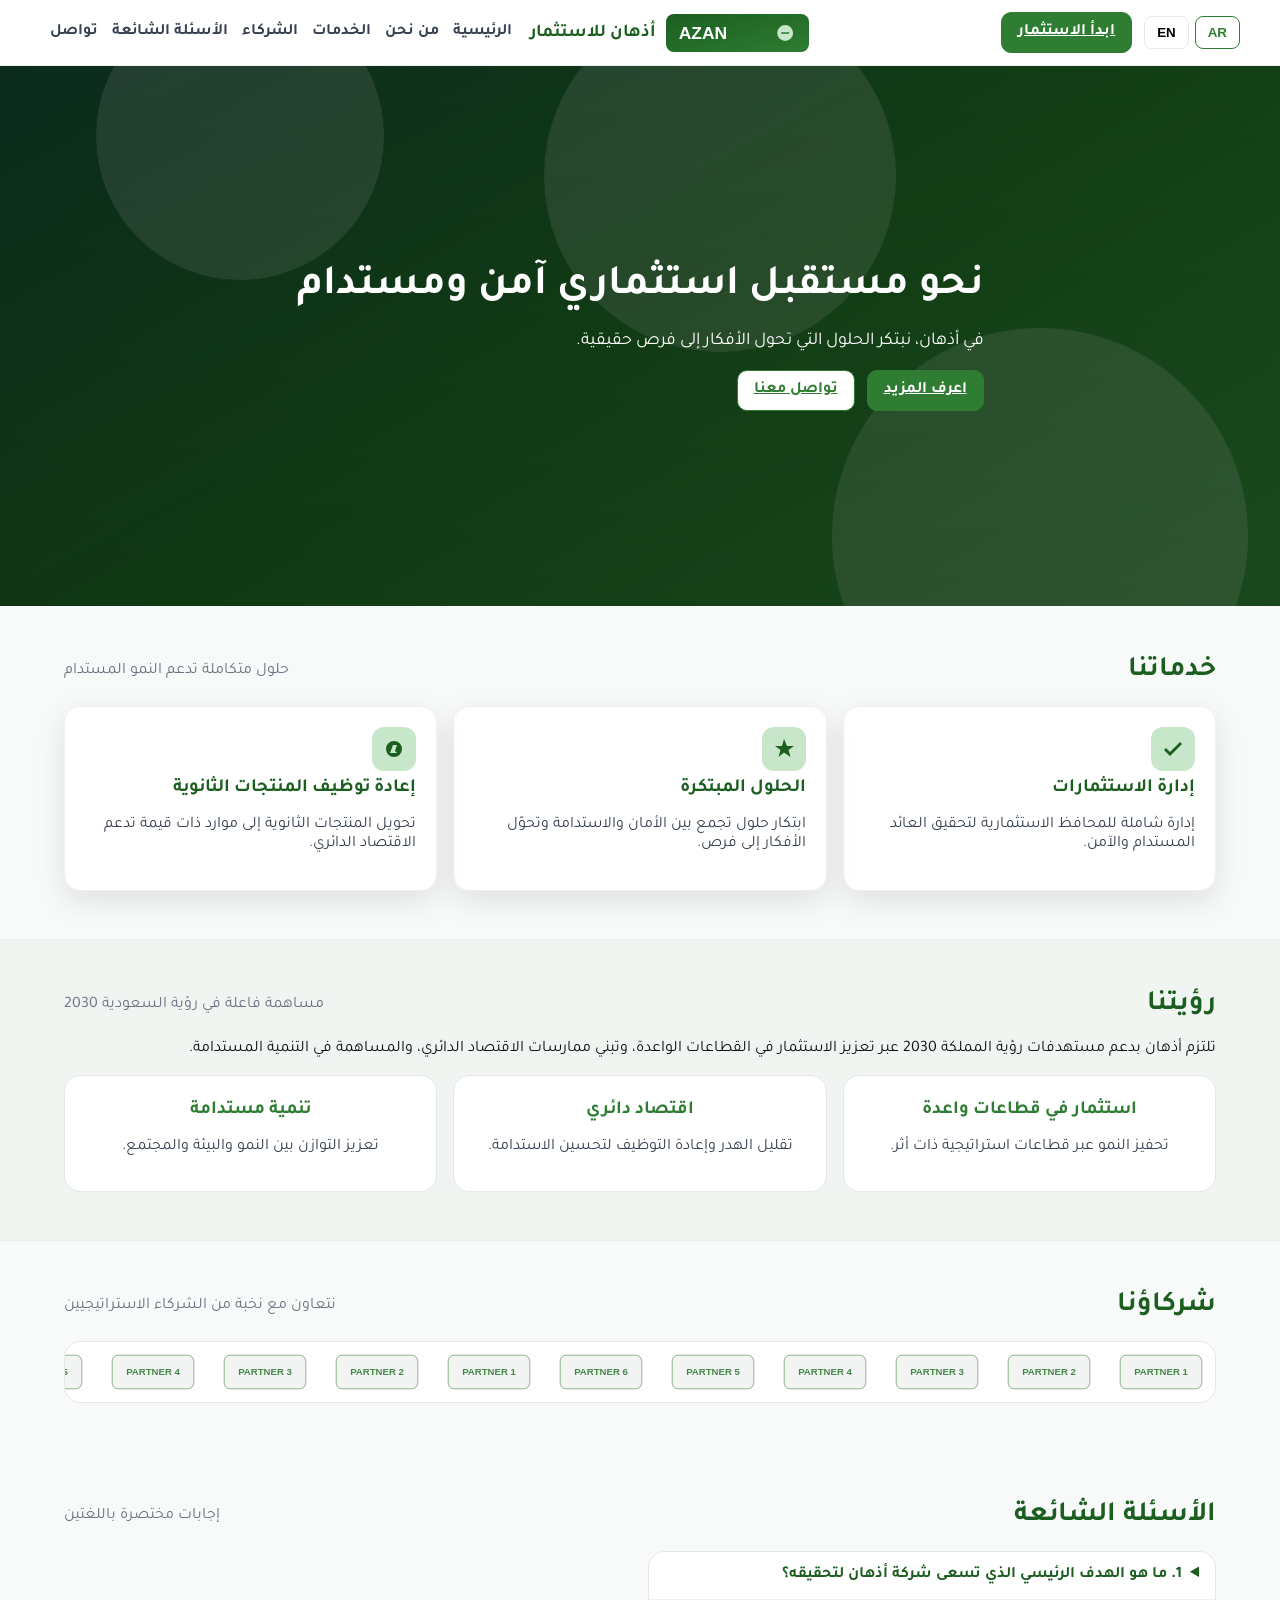
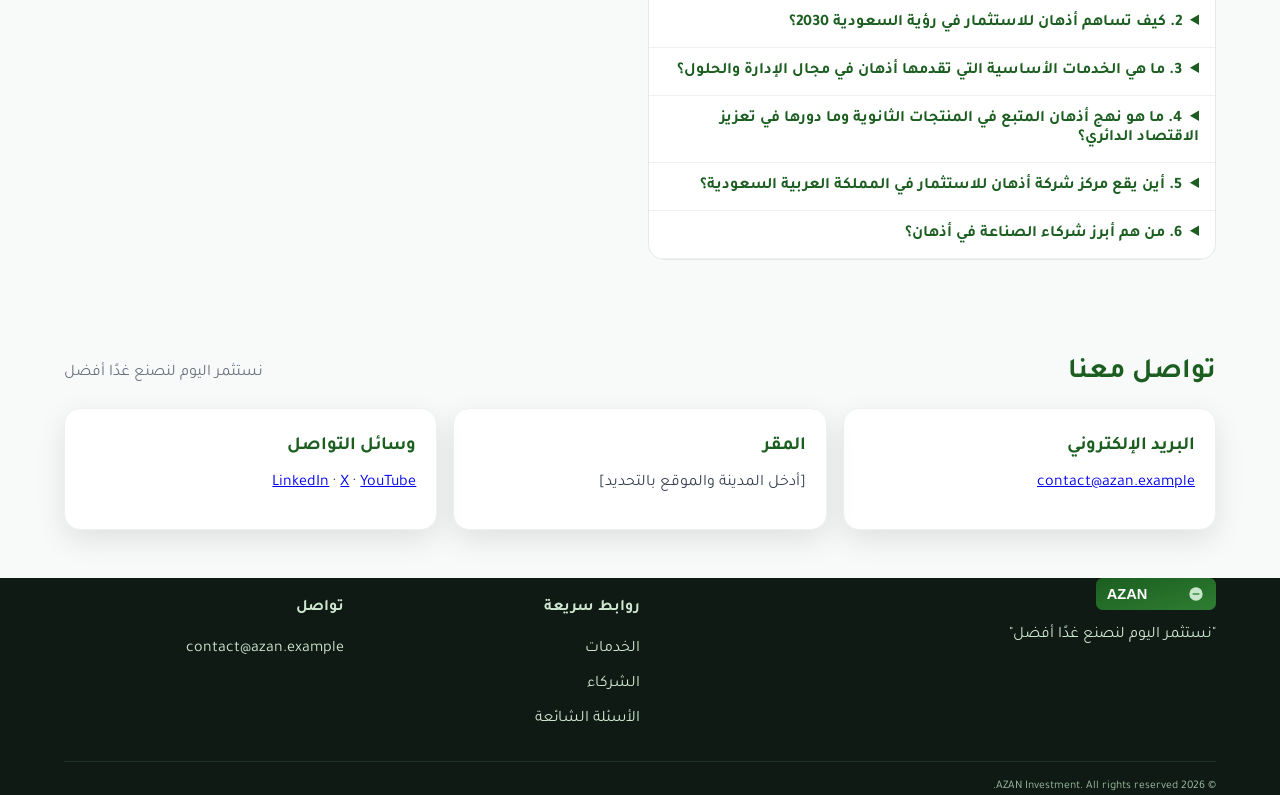
==== commit c7f5b310: "Add files via upload" ====
--- a/index.html
+++ b/index.html
@@ -1,101 +1,269 @@
-
 <!DOCTYPE html>
 <html lang="ar" dir="rtl">
 <head>
-  <meta charset="utf-8" />
+  <meta charset="UTF-8" />
   <meta name="viewport" content="width=device-width, initial-scale=1" />
-
-  <title>شركة أذهان للاستثمار | نستثمر اليوم لنصنع غدًا أفضل</title>
-  <meta name="description" content="شركة أذهان للاستثمار (AZAN COMPANY): حلول استثمارية مبتكرة ومستدامة في القطاعات المالية والعقارية والصناعية." />
-  <meta name="theme-color" content="#1F2937" />
-
-  <!-- Open Graph -->
-  <meta property="og:title" content="شركة أذهان للاستثمار" />
-  <meta property="og:description" content="حلول استثمارية مبتكرة ومستدامة." />
+  <title>أذهان للاستثمار | AZAN Investment</title>
+  <meta name="description" content="نحو مستقبل استثماري آمن ومستدام. في أذهان، نبتكر الحلول التي تحول الأفكار إلى فرص حقيقية." />
+  <link rel="icon" type="image/svg+xml" href="assets/img/favicon.svg" />
+  <link href="https://fonts.googleapis.com/css2?family=Tajawal:wght@400;700&family=Inter:wght@400;700&display=swap" rel="stylesheet">
+  <link rel="stylesheet" href="css/styles.css" />
+  <meta property="og:title" content="أذهان للاستثمار | AZAN Investment" />
+  <meta property="og:description" content="نستثمر اليوم لنصنع غدًا أفضل" />
   <meta property="og:type" content="website" />
-  <meta property="og:url" content="https://azancompany.github.io/azan-investment/" />
-  <!-- عدّل الصورة عند توافر نسخة مناسبة -->
-  <meta property="og:image" content="https://azancompany.github.io/azan-investment/assets/img/og-image.png" />
-
-  <!-- Alternate (English) -->
-  en/index.html
-
-  <!-- Fonts -->
-  https://fonts.googleapis.com/css2?family=Cairo:wght@400;600;700&family=Montserrat:wght@600;800&display=swap
-
-  <!-- Styles -->
-  assets/css/home.css
+  <meta property="og:image" content="assets/img/hero-bg.svg" />
+  <script type="application/ld+json">
+  {
+    "@context": "https://schema.org",
+    "@type": "Organization",
+    "name": "AZAN Investment",
+    "url": "https://example.com",
+    "logo": "assets/img/logo.svg",
+    "description": "Innovative, secure, and sustainable investment solutions",
+    "sameAs": []
+  }
+  </script>
 </head>
 <body>
-  <!-- Header -->
-  <header class="header">
-    <div class="container nav-wrap">
-      index.html
-        assets/img/logo.png
-        <div class="brand-text">
-          <strong class="brand-en">AZAN COMPANY</strong>
-          <span class="brand-ar">شركة أذهان للاستثمار</span>
-        </div>
-      </a>
-
-      <nav class="nav" aria-label="القائمة الرئيسية">
-        index.htmlالرئيسية</a>
-        about.htmlمن نحن</a>
-        <div class="dropdown">
-          <button class="drop-btn" aria-haspopup="true" aria-expanded="false">الخدمات</button>
-          <div class="drop-menu" role="menu">
-            services.html#portfolioإدارة المحافظ</a>
-            services.html#realestateالاستثمار العقاري</a>
-            services.html#fixedincomeالدخل الثابت</a>
-            services.html#advisoryاستشارات استثمارية</a>
-          </div>
-        </div>
-        contact.htmlتواصل معنا</a>
-      </nav>
-
-      <div class="actions">
-        en/index.htmlEN</a>
-        <button class="theme-toggle" aria-label="تبديل الوضع الليلي" title="Light/Dark">
-          <svg class="icon sun" viewBox="0 0 24 24"><path d="M12 4a1 1 0 0 1 1 1v2a1 1 0 1 1-2 0V5a1 1 0 0 1 1-1Zm0 12a4 4 0 1 0 0-8 4 4 0 0 0 0 8Zm8-5a1 1 0 0 1 1 1v0a1 1 0 1 1-2 0v0a1 1 0 0 1 1-1ZM5 12a1 1 0 0 1-1 1H2a1 1 0 1 1 0-2h2a1 1 0 0 1 1 1Zm14.07 6.07a1 1 0 0 1-1.41 1.41l-1.41-1.41a1 1 0 1 1 1.41-1.41l1.41 1.41ZM7.76 6.76 6.34 5.34A1 1 0 1 1 7.76 3.93l1.41 1.41A1 1 0 1 1 7.76 6.76ZM6.76 17.24a1 1 0 0 1 0 1.41l-1.41 1.41a1 1 0 0 1-1.41-1.41l1.41-1.41a1 1 0 0 1 1.41 0Zm11.3-12.9a1 1 0 0 1 0 1.41l-1.41 1.41a1 1 0 1 1-1.41-1.41l1.41-1.41a1 1 0 0 1 1.41 0Z"/></svg>
-          <svg class="icon moon" viewBox="0 0 24 24"><path d="M21 12.79A9 9 0 1 1 11.21 3a7 7 0 0 0 9.79 9.79Z"/></svg>
-        </button>
-        services.htmlابدأ الاستثمار</a>
+  <header>
+    <div class="container navbar">
+      <div class="nav-left">
+        <a class="logo" href="#home" aria-label="AZAN Home">
+          <img src="assets/img/logo.svg" alt="AZAN Logo" />
+          <span data-ar="أذهان للاستثمار" data-en="AZAN Investment">أذهان للاستثمار</span>
+        </a>
+        <nav class="nav" aria-label="Main Navigation">
+          <a href="#home" data-ar="الرئيسية" data-en="Home">الرئيسية</a>
+          <a href="#about" data-ar="من نحن" data-en="About Us">من نحن</a>
+          <a href="#services" data-ar="الخدمات" data-en="Services">الخدمات</a>
+          <a href="#partners" data-ar="الشركاء" data-en="Partners">الشركاء</a>
+          <a href="#faq" data-ar="الأسئلة الشائعة" data-en="FAQ">الأسئلة الشائعة</a>
+          <a href="#contact" data-ar="تواصل" data-en="Contact">تواصل</a>
+        </nav>
+      </div>
+      <div class="nav-right">
+        <div class="lang-toggle" aria-label="Language Switch">
+          <button id="lang-ar" class="active">AR</button>
+          <button id="lang-en">EN</button>
+        </div>
+        <a href="#contact" class="btn primary" data-ar="ابدأ الاستثمار" data-en="Start Investing">ابدأ الاستثمار</a>
       </div>
     </div>
   </header>
 
-  <!-- Hero -->
-  <section class="hero">
-    <div class="container hero-grid">
-      <div class="hero-text">
-        <h1>نستثمر اليوم لنصنع غدًا أفضل</h1>
-        <p>نقدّم حلولًا استثمارية بلمسة احترافية تجمع بين الحوكمة والابتكار، لبناء محافظ متوازنة تُحقق نمواً مستداماً في القطاعات المالية والعقارية والصناعية.</p>
-        <div class="hero-cta">
-          services.htmlاستعرض خدماتنا</a>
-          <a class="btnّف علينا</a>
-        </div>
-        <div class="trust">
-          <span class="chip">حوكمة صارمة</span>
-          <span class="chip">قرارات مبنية على البيانات</span>
-          <span class="chip">تنويع مدروس</span>
-        </div>
-      </div>
-
-      <div class="hero-art">
-        <!-- كرة متدرجة + بطاقة زجاجية -->
-        <svg class="orb" viewBox="0 0 200 200" xmlns="http://www.w3.org/2000/svg" aria-hidden="true">
-          <defs>
-            <radialGradient id="g" cx="50%" cy="50%">
-              <stop offset="0%" stop-color="#CBA35C"/>
-              <stop offset="100%" stop-color="#1F2937"/>
-            </radialGradient>
-          </defs>
-          <circle cx="100" cy="100" r="90" fill="url(#g)" opacity="0.9"/>
-        </svg>
-        <div class="glass-card">
-          <h3>عوائد متوازنة</h3>
-          <p>ملائمة الأصول لشهية المخاطر والعائد المستهدف.</p>
-        </div>
+  <main id="home">
+    <section class="hero" aria-label="Hero">
+      <div class="container hero-content">
+        <h1 data-ar="نحو مستقبل استثماري آمن ومستدام" data-en="Towards a Secure & Sustainable Investment Future">نحو مستقبل استثماري آمن ومستدام</h1>
+        <p data-ar="في أذهان، نبتكر الحلول التي تحول الأفكار إلى فرص حقيقية." data-en="At Azhan, we create solutions that turn ideas into real opportunities.">في أذهان، نبتكر الحلول التي تحول الأفكار إلى فرص حقيقية.</p>
+        <div class="actions">
+          <a href="#services" class="btn primary" data-ar="اعرف المزيد" data-en="Learn More">اعرف المزيد</a>
+          <a href="#contact" class="btn" data-ar="تواصل معنا" data-en="Contact Us">تواصل معنا</a>
+        </div>
+      </div>
+    </section>
+
+    <section id="services" aria-label="Services">
+      <div class="container">
+        <div class="section-title">
+          <h2 data-ar="خدماتنا" data-en="Our Services">خدماتنا</h2>
+          <span class="section-sub" data-ar="حلول متكاملة تدعم النمو المستدام" data-en="Integrated solutions for sustainable growth">حلول متكاملة تدعم النمو المستدام</span>
+        </div>
+        <div class="cards">
+          <div class="card">
+            <div class="icon" aria-hidden="true">
+              <svg width="24" height="24" viewBox="0 0 24 24"><path fill="#1B5E20" d="M3 13l6 6L21 7l-2-2-10 10-4-4z"/></svg>
+            </div>
+            <h3 data-ar="إدارة الاستثمارات" data-en="Investment Management">إدارة الاستثمارات</h3>
+            <p data-ar="إدارة شاملة للمحافظ الاستثمارية لتحقيق العائد المستدام والآمن." data-en="Comprehensive portfolio management to achieve secure, sustainable returns.">إدارة شاملة للمحافظ الاستثمارية لتحقيق العائد المستدام والآمن.</p>
+          </div>
+          <div class="card">
+            <div class="icon" aria-hidden="true">
+              <svg width="24" height="24" viewBox="0 0 24 24"><path fill="#1B5E20" d="M12 2l3 7h7l-5.5 4 2 7-6.5-4.5L6.5 20l2-7L3 9h7z"/></svg>
+            </div>
+            <h3 data-ar="الحلول المبتكرة" data-en="Innovative Solutions">الحلول المبتكرة</h3>
+            <p data-ar="ابتكار حلول تجمع بين الأمان والاستدامة وتحوّل الأفكار إلى فرص." data-en="Innovations that blend security and sustainability, turning ideas into opportunities.">ابتكار حلول تجمع بين الأمان والاستدامة وتحوّل الأفكار إلى فرص.</p>
+          </div>
+          <div class="card">
+            <div class="icon" aria-hidden="true">
+              <svg width="24" height="24" viewBox="0 0 24 24"><path fill="#1B5E20" d="M12 4a8 8 0 100 16 8 8 0 000-16zm1 12H8l3-8h4l-2 6 2 2z"/></svg>
+            </div>
+            <h3 data-ar="إعادة توظيف المنتجات الثانوية" data-en="By-Products Repurposing">إعادة توظيف المنتجات الثانوية</h3>
+            <p data-ar="تحويل المنتجات الثانوية إلى موارد ذات قيمة تدعم الاقتصاد الدائري." data-en="Turn by-products into valuable resources to strengthen the circular economy.">تحويل المنتجات الثانوية إلى موارد ذات قيمة تدعم الاقتصاد الدائري.</p>
+          </div>
+        </div>
+      </div>
+    </section>
+
+    <section id="about" class="vision" aria-label="Vision">
+      <div class="container">
+        <div class="section-title">
+          <h2 data-ar="رؤيتنا" data-en="Our Vision">رؤيتنا</h2>
+          <span class="section-sub" data-ar="مساهمة فاعلة في رؤية السعودية 2030" data-en="Active contribution to Saudi Vision 2030">مساهمة فاعلة في رؤية السعودية 2030</span>
+        </div>
+        <p data-ar="تلتزم أذهان بدعم مستهدفات رؤية المملكة 2030 عبر تعزيز الاستثمار في القطاعات الواعدة، وتبني ممارسات الاقتصاد الدائري، والمساهمة في التنمية المستدامة." data-en="Azhan supports Saudi Vision 2030 by investing in promising sectors, adopting circular economy practices, and driving sustainable development.">تلتزم أذهان بدعم مستهدفات رؤية المملكة 2030 عبر تعزيز الاستثمار في القطاعات الواعدة، وتبني ممارسات الاقتصاد الدائري، والمساهمة في التنمية المستدامة.</p>
+        <div class="infographs" role="list">
+          <div class="info" role="listitem">
+            <h3 data-ar="استثمار في قطاعات واعدة" data-en="Invest in Key Sectors">استثمار في قطاعات واعدة</h3>
+            <p data-ar="تحفيز النمو عبر قطاعات استراتيجية ذات أثر." data-en="Catalyze growth in strategic high-impact sectors.">تحفيز النمو عبر قطاعات استراتيجية ذات أثر.</p>
+          </div>
+          <div class="info" role="listitem">
+            <h3 data-ar="اقتصاد دائري" data-en="Circular Economy">اقتصاد دائري</h3>
+            <p data-ar="تقليل الهدر وإعادة التوظيف لتحسين الاستدامة." data-en="Reduce waste and repurpose to improve sustainability.">تقليل الهدر وإعادة التوظيف لتحسين الاستدامة.</p>
+          </div>
+          <div class="info" role="listitem">
+            <h3 data-ar="تنمية مستدامة" data-en="Sustainable Development">تنمية مستدامة</h3>
+            <p data-ar="تعزيز التوازن بين النمو والبيئة والمجتمع." data-en="Balance growth with environment and society.">تعزيز التوازن بين النمو والبيئة والمجتمع.</p>
+          </div>
+        </div>
+      </div>
+    </section>
+
+    <section id="partners" aria-label="Partners">
+      <div class="container">
+        <div class="section-title">
+          <h2 data-ar="شركاؤنا" data-en="Our Partners">شركاؤنا</h2>
+          <span class="section-sub" data-ar="نتعاون مع نخبة من الشركاء الاستراتيجيين" data-en="We collaborate with leading strategic partners">نتعاون مع نخبة من الشركاء الاستراتيجيين</span>
+        </div>
+        <div class="partners-strip" aria-label="Partner Logos">
+          <div class="strip">
+            <img src="assets/img/partner1.svg" alt="Partner 1" />
+            <img src="assets/img/partner2.svg" alt="Partner 2" />
+            <img src="assets/img/partner3.svg" alt="Partner 3" />
+            <img src="assets/img/partner4.svg" alt="Partner 4" />
+            <img src="assets/img/partner5.svg" alt="Partner 5" />
+            <img src="assets/img/partner6.svg" alt="Partner 6" />
+            <!-- duplicate for seamless loop -->
+            <img src="assets/img/partner1.svg" alt="Partner 1" />
+            <img src="assets/img/partner2.svg" alt="Partner 2" />
+            <img src="assets/img/partner3.svg" alt="Partner 3" />
+            <img src="assets/img/partner4.svg" alt="Partner 4" />
+            <img src="assets/img/partner5.svg" alt="Partner 5" />
+            <img src="assets/img/partner6.svg" alt="Partner 6" />
+          </div>
+        </div>
+      </div>
+    </section>
+
+    <section id="faq" aria-label="FAQ">
+      <div class="container">
+        <div class="section-title">
+          <h2 data-ar="الأسئلة الشائعة" data-en="Frequently Asked Questions">الأسئلة الشائعة</h2>
+          <span class="section-sub" data-ar="إجابات مختصرة باللغتين" data-en="Concise answers in both languages">إجابات مختصرة باللغتين</span>
+        </div>
+        <div class="faq">
+          <div id="faq-ar" class="accordion" lang="ar" dir="rtl">
+            <details>
+              <summary>1. ما هو الهدف الرئيسي الذي تسعى شركة أذهان لتحقيقه؟</summary>
+              <p>نسعى في أذهان إلى تمكين المستقبل من خلال ابتكار حلول استثمارية آمنة ومستدامة، وتحويل الأفكار إلى فرص تحقق النمو والنجاح.</p>
+            </details>
+            <details>
+              <summary>2. كيف تساهم أذهان للاستثمار في رؤية السعودية 2030؟</summary>
+              <p>تلتزم أذهان بدعم مستهدفات رؤية المملكة 2030 عبر تعزيز الاستثمار في القطاعات الواعدة، وتبني ممارسات الاقتصاد الدائري، والمساهمة في التنمية المستدامة.</p>
+            </details>
+            <details>
+              <summary>3. ما هي الخدمات الأساسية التي تقدمها أذهان في مجال الإدارة والحلول؟</summary>
+              <p>نقدم خدمات متكاملة تشمل إدارة الاستثمارات، تطوير الحلول المبتكرة، واستشارات استراتيجية تدعم النمو المستدام للشركاء.</p>
+            </details>
+            <details>
+              <summary>4. ما هو نهج أذهان المتبع في المنتجات الثانوية وما دورها في تعزيز الاقتصاد الدائري؟</summary>
+              <p>نتبنى نهجًا مبتكرًا لإعادة توظيف المنتجات الثانوية وتحويلها إلى موارد ذات قيمة، بما يسهم في تقليل الهدر وتعزيز الاقتصاد الدائري.</p>
+            </details>
+            <details>
+              <summary>5. أين يقع مركز شركة أذهان للاستثمار في المملكة العربية السعودية؟</summary>
+              <p>يقع المقر الرئيسي لشركة أذهان للاستثمار في [أدخل المدينة والموقع بالتحديد].</p>
+            </details>
+            <details>
+              <summary>6. من هم أبرز شركاء الصناعة في أذهان؟</summary>
+              <p>نتعاون مع نخبة من الشركاء الاستراتيجيين في قطاعات متنوعة لضمان تقديم حلول مبتكرة ومستدامة، بما يحقق قيمة مضافة لجميع الأطراف.</p>
+            </details>
+          </div>
+
+          <div id="faq-en" class="accordion" lang="en" dir="ltr" style="display:none">
+            <details>
+              <summary>1. What is the main goal that Azhan Investment aims to achieve?</summary>
+              <p>Azhan strives to empower the future by creating innovative, secure, and sustainable investment solutions that transform ideas into real opportunities for growth and success.</p>
+            </details>
+            <details>
+              <summary>2. How does Azhan Investment contribute to Saudi Vision 2030?</summary>
+              <p>Azhan is committed to supporting the objectives of Saudi Vision 2030 by investing in promising sectors, promoting circular economy practices, and driving sustainable development across industries.</p>
+            </details>
+            <details>
+              <summary>3. What are the core services Azhan offers in management and solutions?</summary>
+              <p>We provide comprehensive services including investment management, innovative solution development, and strategic consulting to ensure sustainable growth for our partners.</p>
+            </details>
+            <details>
+              <summary>4. What is Azhan’s approach to by-products and their role in enhancing the circular economy?</summary>
+              <p>Azhan adopts an innovative approach to repurposing by-products, turning them into valuable resources that reduce waste and strengthen the circular economy.</p>
+            </details>
+            <details>
+              <summary>5. Where is Azhan Investment’s headquarters located in Saudi Arabia?</summary>
+              <p>Our headquarters is located in [insert city and exact location].</p>
+            </details>
+            <details>
+              <summary>6. Who are Azhan’s key industry partners?</summary>
+              <p>Azhan collaborates with leading strategic partners across various sectors to deliver innovative and sustainable solutions that create added value for all stakeholders.</p>
+            </details>
+          </div>
+        </div>
+      </div>
+    </section>
+
+    <section id="contact" aria-label="Contact">
+      <div class="container">
+        <div class="section-title">
+          <h2 data-ar="تواصل معنا" data-en="Contact Us">تواصل معنا</h2>
+          <span class="section-sub" data-ar="نستثمر اليوم لنصنع غدًا أفضل" data-en="Invest today to build a better tomorrow">نستثمر اليوم لنصنع غدًا أفضل</span>
+        </div>
+        <div class="cards">
+          <div class="card">
+            <h3 data-ar="البريد الإلكتروني" data-en="Email">البريد الإلكتروني</h3>
+            <p><a href="mailto:contact@azan.example" aria-label="Email">contact@azan.example</a></p>
+          </div>
+          <div class="card">
+            <h3 data-ar="المقر" data-en="Headquarters">المقر</h3>
+            <p data-ar="[أدخل المدينة والموقع بالتحديد]" data-en="[insert city and exact location]">[أدخل المدينة والموقع بالتحديد]</p>
+          </div>
+          <div class="card">
+            <h3 data-ar="وسائل التواصل" data-en="Social">وسائل التواصل</h3>
+            <p>
+              <a href="#" aria-label="LinkedIn">LinkedIn</a> ·
+              <a href="#" aria-label="X">X</a> ·
+              <a href="#" aria-label="YouTube">YouTube</a>
+            </p>
+          </div>
+        </div>
+      </div>
+    </section>
+  </main>
+
+  <footer>
+    <div class="container">
+      <div class="cols">
+        <div>
+          <img src="assets/img/logo.svg" alt="AZAN Logo" style="height:32px"/>
+          <p style="margin-top:8px">"<span data-ar="نستثمر اليوم لنصنع غدًا أفضل" data-en="Invest today to build a better tomorrow">نستثمر اليوم لنصنع غدًا أفضل</span>"</p>
+        </div>
+        <div>
+          <h4 data-ar="روابط سريعة" data-en="Quick Links">روابط سريعة</h4>
+          <p><a href="#services" data-ar="الخدمات" data-en="Services">الخدمات</a></p>
+          <p><a href="#partners" data-ar="الشركاء" data-en="Partners">الشركاء</a></p>
+          <p><a href="#faq" data-ar="الأسئلة الشائعة" data-en="FAQ">الأسئلة الشائعة</a></p>
+        </div>
+        <div>
+          <h4 data-ar="تواصل" data-en="Contact">تواصل</h4>
+          <p><a href="mailto:contact@azan.example">contact@azan.example</a></p>
+        </div>
+      </div>
+      <div class="bottom">
+        <small>© <span id="year"></span> AZAN Investment. All rights reserved.</small>
       </div>
     </div>
-    <div class="wave" aria-hidden="true">
+    <script>
+      document.getElementById('year').textContent = new Date().getFullYear();
+    </script>
+  </footer>
+
+  <script src="js/main.js"></script>
+</body>
+</html>
--- a/css/styles.css
+++ b/css/styles.css
@@ -0,0 +1,114 @@
+/* AZAN Investment - Landing Page Styles */
+:root {
+  --primary: #2E7D32; /* green */
+  --primary-dark: #1B5E20;
+  --accent: #C8E6C9;
+  --bg: #0f1a14;
+  --text: #111;
+  --muted: #6b7280;
+  --surface: #ffffff;
+  --shadow: 0 10px 30px rgba(0,0,0,0.1);
+}
+
+* { box-sizing: border-box; }
+html { scroll-behavior: smooth; }
+body {
+  margin: 0;
+  font-family: 'Tajawal', 'Inter', system-ui, -apple-system, Segoe UI, Roboto, Arial, sans-serif;
+  color: var(--text);
+  background: #f8faf9;
+}
+
+header {
+  position: sticky; top: 0; z-index: 1000;
+  background: rgba(255,255,255,0.9);
+  backdrop-filter: blur(10px);
+  border-bottom: 1px solid #eef2ef;
+}
+.container { max-width: 1200px; margin: 0 auto; padding: 0 24px; }
+
+.navbar { display: flex; align-items: center; justify-content: space-between; padding: 12px 0; }
+.nav-left { display: flex; align-items: center; gap: 18px; }
+.nav-right { display: flex; align-items: center; gap: 12px; }
+
+.logo { display: flex; align-items: center; gap: 10px; text-decoration: none; }
+.logo img { height: 38px; }
+.logo span { font-weight: 700; color: var(--primary-dark); font-size: 18px; }
+
+.nav a { color: #374151; text-decoration: none; margin: 0 10px; font-weight: 600; }
+.nav a:hover { color: var(--primary); }
+
+.btn { padding: 10px 16px; border-radius: 10px; border: 1px solid var(--primary); color: var(--primary); background: #fff; cursor: pointer; font-weight: 700; }
+.btn.primary { background: var(--primary); color: #fff; }
+.btn:hover { filter: brightness(0.95); }
+
+.lang-toggle { display: flex; gap: 6px; align-items: center; }
+.lang-toggle button { padding: 8px 12px; border-radius: 8px; border: 1px solid #e5e7eb; background: #fff; cursor: pointer; font-weight: 600; }
+.lang-toggle button.active { border-color: var(--primary); color: var(--primary); }
+
+/* Hero */
+.hero {
+  position: relative;
+  display: grid; grid-template-columns: 1fr; align-items: center;
+  background: url('../assets/img/hero-bg.svg') center/cover no-repeat; 
+  min-height: 60vh; color: #fff;
+}
+.hero::after { content: ''; position: absolute; inset: 0; background: linear-gradient(180deg, rgba(0,0,0,0.35), rgba(0,0,0,0.4)); }
+.hero-content { position: relative; z-index: 1; padding: 60px 0; }
+.hero h1 { font-size: 42px; margin: 0 0 12px; }
+.hero p { font-size: 18px; max-width: 720px; }
+.hero .actions { display: flex; gap: 12px; margin-top: 16px; }
+
+/* Sections */
+section { padding: 48px 0; }
+.section-title { display: flex; align-items: center; justify-content: space-between; margin-bottom: 18px; }
+.section-title h2 { font-size: 28px; margin: 0; color: var(--primary-dark); }
+.section-sub { color: var(--muted); }
+
+.cards { display: grid; grid-template-columns: repeat(3, 1fr); gap: 16px; }
+.card { background: var(--surface); border: 1px solid #eef2ef; border-radius: 16px; box-shadow: var(--shadow); padding: 20px; }
+.card h3 { margin: 6px 0 10px; color: var(--primary-dark); }
+.card p { color: #374151; }
+.card .icon { width: 44px; height: 44px; border-radius: 12px; background: var(--accent); display: grid; place-items: center; }
+
+/* Vision */
+.vision { background: #f0f5f2; border-top: 1px solid #e8eee9; border-bottom: 1px solid #e8eee9; }
+.infographs { display: grid; grid-template-columns: repeat(3, 1fr); gap: 16px; }
+.info { background: #fff; border: 1px solid #e5e7eb; border-radius: 16px; padding: 18px; text-align: center; }
+.info h3 { margin: 5px 0; color: var(--primary); }
+.info p { color: #374151; }
+
+/* Partners marquee */
+.partners-strip { overflow: hidden; border: 1px solid #e5e7eb; border-radius: 16px; background: #fff; }
+.strip { display: flex; gap: 28px; padding: 12px; animation: scroll 22s linear infinite; }
+.strip img { height: 36px; filter: grayscale(0.1); opacity: 0.9; }
+@keyframes scroll {
+  from { transform: translateX(0); }
+  to { transform: translateX(-50%); }
+}
+
+/* FAQ */
+.faq { display: grid; grid-template-columns: 1fr 1fr; gap: 16px; }
+.accordion { background: #fff; border: 1px solid #e5e7eb; border-radius: 16px; overflow: hidden; }
+.accordion details { border-bottom: 1px solid #eef2ef; }
+.accordion summary { cursor: pointer; padding: 14px 16px; font-weight: 700; color: var(--primary-dark); }
+.accordion p { padding: 0 16px 16px; color: #374151; }
+
+/* Footer */
+footer { background: #0f1a14; color: #cfe7d0; }
+footer .cols { display: grid; grid-template-columns: 2fr 1fr 1fr; gap: 16px; }
+footer a { color: #cfe7d0; text-decoration: none; }
+footer .bottom { border-top: 1px solid #1c3326; margin-top: 16px; padding-top: 16px; font-size: 14px; color: #9fbfa3; }
+
+/* RTL/LTR helpers */
+:root[dir='rtl'] .navbar { flex-direction: row-reverse; }
+:root[dir='rtl'] .nav a { margin: 0 0 0 10px; }
+
+/* Responsive */
+@media (max-width: 900px) {
+  .cards { grid-template-columns: 1fr; }
+  .infographs { grid-template-columns: 1fr; }
+  .faq { grid-template-columns: 1fr; }
+  footer .cols { grid-template-columns: 1fr; }
+  .hero h1 { font-size: 34px; }
+}
